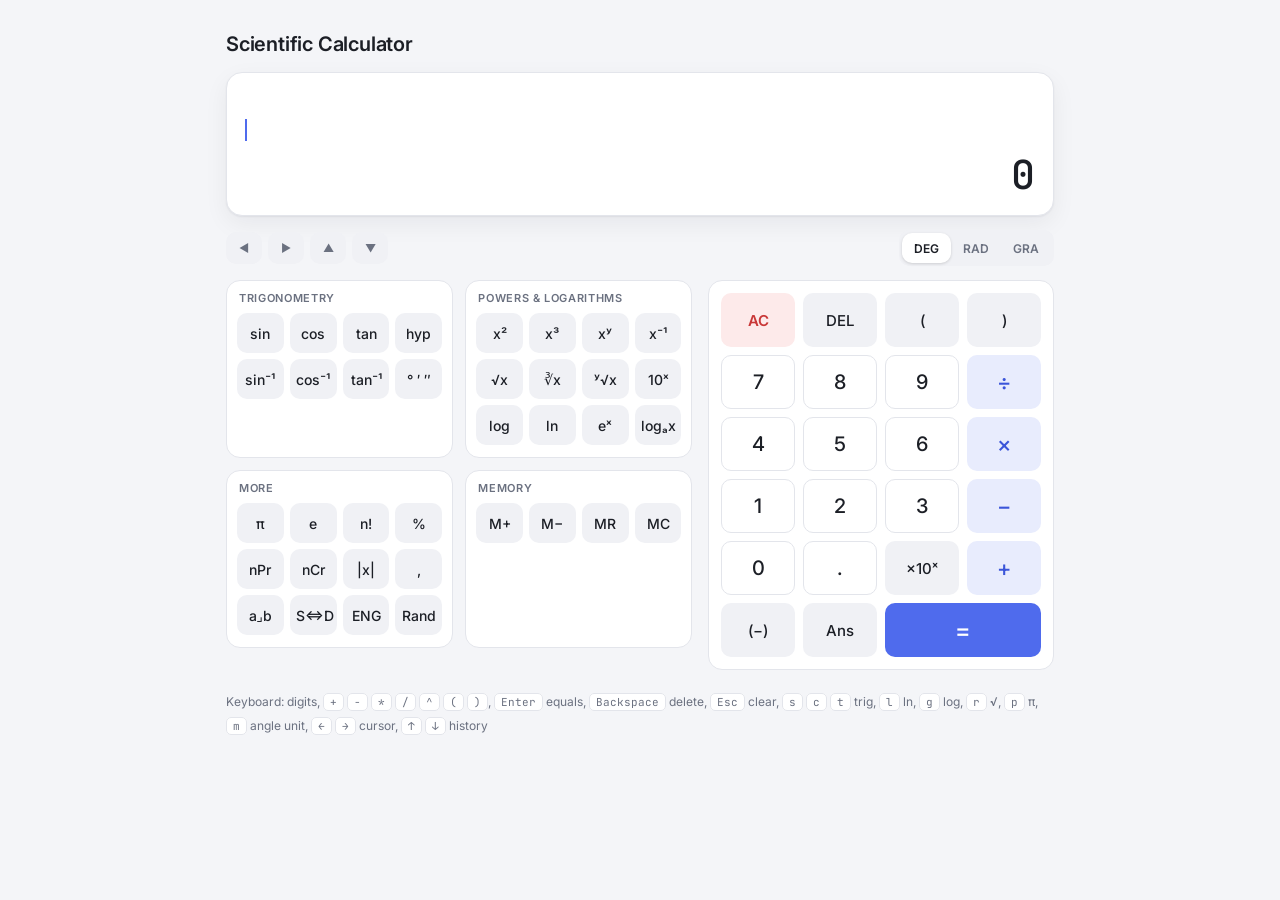
==== index.html @ f9133515 "first commit" ====
<!doctype html>
<html lang="en">
<head>
  <meta charset="utf-8">
  <meta name="viewport" content="width=device-width, initial-scale=1">
  <title>Scientific Calculator</title>
  <meta name="description" content="A fast scientific calculator for the web.">
  <link rel="icon" href="data:image/svg+xml,<svg xmlns='http://www.w3.org/2000/svg' viewBox='0 0 32 32'><rect width='32' height='32' rx='8' fill='%234f6bed'/><path d='M9 16h14M16 9v14' stroke='white' stroke-width='3' stroke-linecap='round'/></svg>">
  <link rel="preconnect" href="https://fonts.googleapis.com">
  <link rel="preconnect" href="https://fonts.gstatic.com" crossorigin>
  <link href="https://fonts.googleapis.com/css2?family=Inter:wght@400;500;600&family=JetBrains+Mono:wght@400;500&display=swap" rel="stylesheet">
  <link rel="stylesheet" href="style.css">
</head>
<body>
  <main class="app">
    <h1>Scientific Calculator</h1>

    <section class="display" aria-live="polite">
      <div class="status">
        <span id="i-hyp" class="badge">HYP</span>
        <span id="i-m" class="badge">M</span>
      </div>
      <div class="expr" id="expr"></div>
      <div class="result" id="result">0</div>
    </section>

    <div class="toolbar">
      <div class="nav">
        <button class="icon" data-k="left" title="Move cursor left" aria-label="Move cursor left">◀</button>
        <button class="icon" data-k="right" title="Move cursor right" aria-label="Move cursor right">▶</button>
        <button class="icon" data-k="up" title="Previous calculation" aria-label="Previous calculation">▲</button>
        <button class="icon" data-k="down" title="Next calculation" aria-label="Next calculation">▼</button>
      </div>
      <div class="segmented" role="group" aria-label="Angle unit">
        <button data-k="deg">DEG</button>
        <button data-k="rad">RAD</button>
        <button data-k="gra">GRA</button>
      </div>
    </div>

    <div class="panels">
      <div class="functions">
        <section class="group">
          <h2>Trigonometry</h2>
          <div class="grid">
            <button data-k="sin">sin</button>
            <button data-k="cos">cos</button>
            <button data-k="tan">tan</button>
            <button data-k="hyp" class="toggle">hyp</button>
            <button data-k="asin">sin⁻¹</button>
            <button data-k="acos">cos⁻¹</button>
            <button data-k="atan">tan⁻¹</button>
            <button data-k="dms" title="Enter degrees/minutes/seconds, or show the result in that format">° ′ ″</button>
          </div>
        </section>

        <section class="group">
          <h2>Powers &amp; logarithms</h2>
          <div class="grid">
            <button data-k="sq">x²</button>
            <button data-k="cube">x³</button>
            <button data-k="pow">xʸ</button>
            <button data-k="inv">x⁻¹</button>
            <button data-k="sqrt">√x</button>
            <button data-k="cbrt">∛x</button>
            <button data-k="root">ʸ√x</button>
            <button data-k="tenx">10ˣ</button>
            <button data-k="log">log</button>
            <button data-k="ln">ln</button>
            <button data-k="ex">eˣ</button>
            <button data-k="logab" title="Logarithm with base: logₐ(base, x)">logₐx</button>
          </div>
        </section>

        <section class="group">
          <h2>More</h2>
          <div class="grid">
            <button data-k="pi">π</button>
            <button data-k="e">e</button>
            <button data-k="fact">n!</button>
            <button data-k="pct">%</button>
            <button data-k="npr">nPr</button>
            <button data-k="ncr">nCr</button>
            <button data-k="abs">|x|</button>
            <button data-k="comma">,</button>
            <button data-k="frac" title="Fraction: a⌟b">a⌟b</button>
            <button data-k="sd" title="Toggle fraction / decimal result">S⇔D</button>
            <button data-k="eng" title="Engineering notation (press again to shift)">ENG</button>
            <button data-k="ran" title="Random number 0–1">Rand</button>
          </div>
        </section>

        <section class="group">
          <h2>Memory</h2>
          <div class="grid">
            <button data-k="mplus" title="Add result to memory">M+</button>
            <button data-k="mminus" title="Subtract result from memory">M−</button>
            <button data-k="mr" title="Insert memory value">MR</button>
            <button data-k="mc" title="Clear memory">MC</button>
          </div>
        </section>
      </div>

      <section class="pad" aria-label="Number pad">
        <button data-k="ac" class="danger">AC</button>
        <button data-k="del" class="soft">DEL</button>
        <button data-k="lp" class="soft">(</button>
        <button data-k="rp" class="soft">)</button>

        <button data-k="d7" class="num">7</button>
        <button data-k="d8" class="num">8</button>
        <button data-k="d9" class="num">9</button>
        <button data-k="div" class="op">÷</button>

        <button data-k="d4" class="num">4</button>
        <button data-k="d5" class="num">5</button>
        <button data-k="d6" class="num">6</button>
        <button data-k="mul" class="op">×</button>

        <button data-k="d1" class="num">1</button>
        <button data-k="d2" class="num">2</button>
        <button data-k="d3" class="num">3</button>
        <button data-k="sub" class="op">−</button>

        <button data-k="d0" class="num">0</button>
        <button data-k="dot" class="num">.</button>
        <button data-k="exp" class="soft" title="×10 to the power">×10ˣ</button>
        <button data-k="add" class="op">+</button>

        <button data-k="neg" class="soft" title="Negative sign">(−)</button>
        <button data-k="ans" class="soft">Ans</button>
        <button data-k="eq" class="eq">=</button>
      </section>
    </div>

    <p class="help">
      Keyboard: digits, <kbd>+</kbd> <kbd>-</kbd> <kbd>*</kbd> <kbd>/</kbd> <kbd>^</kbd> <kbd>(</kbd> <kbd>)</kbd>,
      <kbd>Enter</kbd> equals, <kbd>Backspace</kbd> delete, <kbd>Esc</kbd> clear,
      <kbd>s</kbd> <kbd>c</kbd> <kbd>t</kbd> trig, <kbd>l</kbd> ln, <kbd>g</kbd> log, <kbd>r</kbd> √, <kbd>p</kbd> π,
      <kbd>m</kbd> angle unit, <kbd>←</kbd> <kbd>→</kbd> cursor, <kbd>↑</kbd> <kbd>↓</kbd> history
    </p>
  </main>

  <script src="script.js"></script>
</body>
</html>
---- style.css ----
:root {
  --bg: #f4f5f8;
  --surface: #ffffff;
  --border: #e3e5eb;
  --text: #1c1f26;
  --muted: #6b7180;
  --key: #f0f1f5;
  --key-hover: #e5e7ee;
  --num: #ffffff;
  --op: #e8ecfd;
  --op-text: #3b55d9;
  --accent: #4f6bed;
  --accent-hover: #3f5ae0;
  --danger: #fdeaea;
  --danger-text: #c93838;
  --display: #f7f8fb;
  --error: #c93838;
  --shadow: 0 1px 2px rgba(16, 24, 40, .06), 0 8px 24px rgba(16, 24, 40, .06);
}

@media (prefers-color-scheme: dark) {
  :root:not([data-theme="light"]) {
    --bg: #111318;
    --surface: #1a1d24;
    --border: #2a2e38;
    --text: #e9ebf0;
    --muted: #8e94a3;
    --key: #252933;
    --key-hover: #2e333f;
    --num: #2c313c;
    --op: #263055;
    --op-text: #a8b6ff;
    --accent: #5b76f0;
    --accent-hover: #6d86f5;
    --danger: #3b2226;
    --danger-text: #ff8f8f;
    --display: #14161c;
    --error: #ff8f8f;
    --shadow: 0 1px 2px rgba(0, 0, 0, .3), 0 8px 24px rgba(0, 0, 0, .3);
  }
}
:root[data-theme="dark"] {
  --bg: #111318;
  --surface: #1a1d24;
  --border: #2a2e38;
  --text: #e9ebf0;
  --muted: #8e94a3;
  --key: #252933;
  --key-hover: #2e333f;
  --num: #2c313c;
  --op: #263055;
  --op-text: #a8b6ff;
  --accent: #5b76f0;
  --accent-hover: #6d86f5;
  --danger: #3b2226;
  --danger-text: #ff8f8f;
  --display: #14161c;
  --error: #ff8f8f;
  --shadow: 0 1px 2px rgba(0, 0, 0, .3), 0 8px 24px rgba(0, 0, 0, .3);
}

* { box-sizing: border-box; }

html, body { margin: 0; }

body {
  min-height: 100vh;
  background: var(--bg);
  color: var(--text);
  font-family: Inter, system-ui, -apple-system, "Segoe UI", Roboto, sans-serif;
  -webkit-tap-highlight-color: transparent;
}

.app {
  max-width: 860px;
  margin: 0 auto;
  padding: 32px 16px 40px;
}

h1 {
  margin: 0 0 16px;
  font-size: 20px;
  font-weight: 600;
  letter-spacing: -.01em;
}

/* ---------- Display ---------- */
.display {
  background: var(--surface);
  border: 1px solid var(--border);
  border-radius: 16px;
  box-shadow: var(--shadow);
  padding: 14px 18px 16px;
  font-family: "JetBrains Mono", ui-monospace, Consolas, monospace;
}

.status {
  display: flex;
  gap: 6px;
  min-height: 20px;
}
.badge {
  font-family: Inter, system-ui, sans-serif;
  font-size: 11px;
  font-weight: 600;
  padding: 2px 8px;
  border-radius: 999px;
  background: var(--op);
  color: var(--op-text);
  visibility: hidden;
}
.badge.on { visibility: visible; }

.expr {
  height: 34px;
  margin-top: 6px;
  font-size: 20px;
  line-height: 34px;
  color: var(--muted);
  white-space: nowrap;
  overflow-x: auto;
  overflow-y: hidden;
  scrollbar-width: none;
}
.expr::-webkit-scrollbar { display: none; }
.expr.editing { color: var(--text); }
.expr .err { color: var(--error); font-weight: 500; }

.cursor {
  display: inline-block;
  width: 2px;
  height: 22px;
  margin-right: -2px;
  vertical-align: -4px;
  background: var(--accent);
  animation: blink 1s steps(1) infinite;
}
@keyframes blink { 50% { opacity: 0; } }

.result {
  margin-top: 4px;
  min-height: 48px;
  text-align: right;
  font-size: 40px;
  line-height: 48px;
  font-weight: 500;
  white-space: nowrap;
  overflow-x: auto;
  scrollbar-width: none;
}
.result::-webkit-scrollbar { display: none; }
.result.hint {
  font-family: Inter, system-ui, sans-serif;
  font-size: 13px;
  color: var(--muted);
  font-weight: 400;
}

/* ---------- Toolbar ---------- */
.toolbar {
  display: flex;
  justify-content: space-between;
  align-items: center;
  gap: 12px;
  margin: 14px 0;
}
.nav { display: flex; gap: 6px; }

.segmented {
  display: inline-flex;
  padding: 3px;
  border-radius: 10px;
  background: var(--key);
}
.segmented button {
  height: 30px;
  padding: 0 12px;
  font-size: 12px;
  font-weight: 600;
  background: transparent;
  color: var(--muted);
}
.segmented button:hover { background: transparent; color: var(--text); }
.segmented button.active {
  background: var(--surface);
  color: var(--text);
  box-shadow: 0 1px 3px rgba(0, 0, 0, .15);
}

/* ---------- Buttons ---------- */
button {
  font: inherit;
  font-size: 15px;
  font-weight: 500;
  color: var(--text);
  height: 44px;
  min-width: 0;
  border: 0;
  border-radius: 10px;
  background: var(--key);
  cursor: pointer;
  touch-action: manipulation;
  user-select: none;
  -webkit-user-select: none;
  transition: background .12s, transform .06s, color .12s;
}
button:hover { background: var(--key-hover); }
button:active, button.pressed { transform: scale(.96); }
button:focus-visible { outline: 2px solid var(--accent); outline-offset: 2px; }

button.icon {
  width: 36px;
  height: 32px;
  font-size: 11px;
  color: var(--muted);
}

button.toggle.active { background: var(--accent); color: #fff; }

/* ---------- Panels ---------- */
.panels {
  display: grid;
  grid-template-columns: 1fr;
  gap: 16px;
}

.functions {
  display: grid;
  grid-template-columns: 1fr 1fr;
  gap: 12px;
}

.group {
  background: var(--surface);
  border: 1px solid var(--border);
  border-radius: 14px;
  padding: 10px 10px 12px;
}
.group h2 {
  margin: 0 2px 8px;
  font-size: 11px;
  font-weight: 600;
  text-transform: uppercase;
  letter-spacing: .06em;
  color: var(--muted);
}
.grid {
  display: grid;
  grid-template-columns: repeat(4, 1fr);
  gap: 6px;
}
.group button { height: 40px; font-size: 14px; }

.pad {
  display: grid;
  grid-template-columns: repeat(4, 1fr);
  gap: 8px;
  align-content: start;
  background: var(--surface);
  border: 1px solid var(--border);
  border-radius: 14px;
  padding: 12px;
}
.pad button { height: 54px; font-size: 18px; }
.pad .num { background: var(--num); border: 1px solid var(--border); font-size: 20px; }
.pad .num:hover { background: var(--key-hover); }
.pad .op { background: var(--op); color: var(--op-text); font-size: 22px; }
.pad .soft { font-size: 15px; }
.pad .danger { background: var(--danger); color: var(--danger-text); font-weight: 600; font-size: 15px; }
.pad .eq {
  grid-column: span 2;
  background: var(--accent);
  color: #fff;
  font-size: 24px;
}
.pad .eq:hover { background: var(--accent-hover); }

@media (min-width: 760px) {
  .panels { grid-template-columns: 1.35fr 1fr; align-items: start; }
}

@media (max-width: 520px) {
  .app { padding-top: 20px; }
  .functions { grid-template-columns: 1fr; }
  .result { font-size: 32px; }
  .pad button { height: 50px; }
}

/* ---------- Help ---------- */
.help {
  margin: 20px 0 0;
  font-size: 12px;
  line-height: 2;
  color: var(--muted);
}
kbd {
  font-family: "JetBrains Mono", ui-monospace, Consolas, monospace;
  font-size: 11px;
  padding: 1px 6px;
  border-radius: 5px;
  border: 1px solid var(--border);
  background: var(--surface);
}

@media (hover: none) {
  .help { display: none; }
}
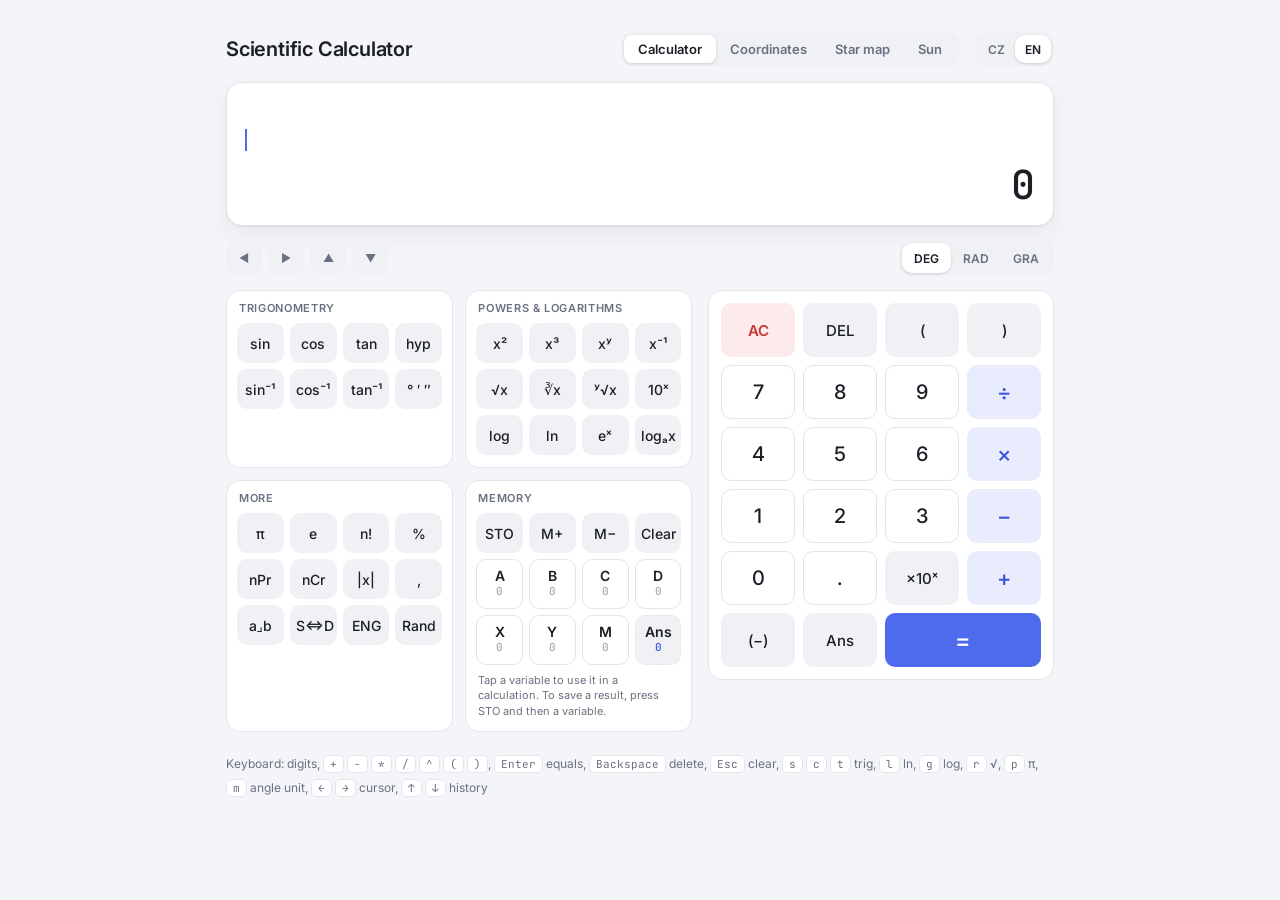
==== commit 0022c8f2: "Add sun declination table, styles, and main functionality - Created sun-data.js to store the sun dec" ====
--- a/index.html
+++ b/index.html
@@ -13,12 +13,21 @@
 </head>
 <body>
   <main class="app">
-    <h1>Scientific Calculator</h1>
+    <header class="page-head">
+      <h1>Scientific Calculator</h1>
+      <nav class="tabs">
+        <a href="index.html" aria-current="page">Calculator</a>
+        <a href="coords.html">Coordinates</a>
+        <a href="stars.html">Star map</a>
+        <a href="sun.html">Sun</a>
+      </nav>
+    </header>
 
     <section class="display" aria-live="polite">
       <div class="status">
         <span id="i-hyp" class="badge">HYP</span>
         <span id="i-m" class="badge">M</span>
+        <span id="i-sto" class="badge">STO</span>
       </div>
       <div class="expr" id="expr"></div>
       <div class="result" id="result">0</div>
@@ -90,14 +99,25 @@
           </div>
         </section>
 
-        <section class="group">
+        <section class="group memory" id="memory">
           <h2>Memory</h2>
           <div class="grid">
-            <button data-k="mplus" title="Add result to memory">M+</button>
-            <button data-k="mminus" title="Subtract result from memory">M−</button>
-            <button data-k="mr" title="Insert memory value">MR</button>
-            <button data-k="mc" title="Clear memory">MC</button>
+            <button data-k="sto" class="toggle" title="Store the result: press STO, then a variable">STO</button>
+            <button data-k="mplus" title="Add the result to M">M+</button>
+            <button data-k="mminus" title="Subtract the result from M">M−</button>
+            <button data-k="mclear" title="Reset all variables to 0" data-i18n-html="mem-clear">Clear</button>
           </div>
+          <div class="grid vars">
+            <button class="var" data-k="vA"><span class="var-name">A</span><span class="var-val">0</span></button>
+            <button class="var" data-k="vB"><span class="var-name">B</span><span class="var-val">0</span></button>
+            <button class="var" data-k="vC"><span class="var-name">C</span><span class="var-val">0</span></button>
+            <button class="var" data-k="vD"><span class="var-name">D</span><span class="var-val">0</span></button>
+            <button class="var" data-k="vX"><span class="var-name">X</span><span class="var-val">0</span></button>
+            <button class="var" data-k="vY"><span class="var-name">Y</span><span class="var-val">0</span></button>
+            <button class="var" data-k="vM"><span class="var-name">M</span><span class="var-val">0</span></button>
+            <button class="var ans-card" data-k="ansv" title="Last result"><span class="var-name">Ans</span><span class="var-val" id="ans-val">0</span></button>
+          </div>
+          <p class="group-hint" id="mem-hint">Tap a variable to use it in a calculation. To save a result, press STO and then a variable.</p>
         </section>
       </div>
 
@@ -133,7 +153,7 @@
       </section>
     </div>
 
-    <p class="help">
+    <p class="help" data-i18n-html="help-keys">
       Keyboard: digits, <kbd>+</kbd> <kbd>-</kbd> <kbd>*</kbd> <kbd>/</kbd> <kbd>^</kbd> <kbd>(</kbd> <kbd>)</kbd>,
       <kbd>Enter</kbd> equals, <kbd>Backspace</kbd> delete, <kbd>Esc</kbd> clear,
       <kbd>s</kbd> <kbd>c</kbd> <kbd>t</kbd> trig, <kbd>l</kbd> ln, <kbd>g</kbd> log, <kbd>r</kbd> √, <kbd>p</kbd> π,
@@ -141,6 +161,7 @@
     </p>
   </main>
 
+  <script src="i18n.js"></script>
   <script src="script.js"></script>
 </body>
 </html>
--- a/style.css
+++ b/style.css
@@ -84,6 +84,41 @@
   letter-spacing: -.01em;
 }
 
+.page-head {
+  display: flex;
+  flex-wrap: wrap;
+  justify-content: space-between;
+  align-items: center;
+  gap: 10px 16px;
+  margin-bottom: 16px;
+}
+.page-head h1 { margin: 0; }
+
+.tabs {
+  display: inline-flex;
+  max-width: 100%;
+  overflow-x: auto;
+  scrollbar-width: none;
+  padding: 3px;
+  border-radius: 10px;
+  background: var(--key);
+}
+.tabs a {
+  flex: none;
+  padding: 6px 14px;
+  border-radius: 8px;
+  font-size: 13px;
+  font-weight: 600;
+  color: var(--muted);
+  text-decoration: none;
+}
+.tabs a:hover { color: var(--text); }
+.tabs a[aria-current="page"] {
+  background: var(--surface);
+  color: var(--text);
+  box-shadow: 0 1px 3px rgba(0, 0, 0, .15);
+}
+
 /* ---------- Display ---------- */
 .display {
   background: var(--surface);
@@ -251,6 +286,55 @@
 }
 .group button { height: 40px; font-size: 14px; }
 
+/* ---------- Memory ---------- */
+.vars { margin-top: 6px; }
+.group .var {
+  height: 50px;
+  padding: 0 4px;
+  display: flex;
+  flex-direction: column;
+  align-items: center;
+  justify-content: center;
+  gap: 2px;
+  border: 1px solid var(--border);
+  background: var(--num);
+}
+.group .var:hover { background: var(--key-hover); }
+.var-name { font-size: 14px; font-weight: 600; line-height: 1; }
+.var-val {
+  max-width: 100%;
+  font-family: "JetBrains Mono", ui-monospace, Consolas, monospace;
+  font-size: 11px;
+  line-height: 1.2;
+  color: var(--op-text);
+  overflow: hidden;
+  text-overflow: ellipsis;
+  white-space: nowrap;
+}
+.var.empty .var-val { color: var(--muted); opacity: .6; }
+.group .ans-card { background: var(--key); border-style: dashed; }
+
+.memory.storing .var:not(.ans-card) {
+  border-color: var(--accent);
+  box-shadow: 0 0 0 1px var(--accent);
+  animation: pulse 1.2s ease-in-out infinite;
+}
+.memory.storing .ans-card { opacity: .4; }
+@keyframes pulse { 50% { box-shadow: 0 0 0 3px color-mix(in srgb, var(--accent) 35%, transparent); } }
+
+.var.stored { animation: stored .7s ease-out; }
+@keyframes stored {
+  from { background: var(--accent); color: #fff; }
+}
+
+.group-hint {
+  margin: 8px 2px 0;
+  min-height: 2.8em;
+  font-size: 11px;
+  line-height: 1.4;
+  color: var(--muted);
+}
+
 .pad {
   display: grid;
   grid-template-columns: repeat(4, 1fr);
@@ -305,3 +389,13 @@
 @media (hover: none) {
   .help { display: none; }
 }
+
+/* ---------- Language switch (added by i18n.js) ---------- */
+.page-head .tabs { margin-left: auto; }
+.lang-switch { flex: none; }
+.lang-switch button { height: 28px; padding: 0 10px; font-size: 12px; }
+@media (max-width: 520px) {
+  .page-head h1 { flex: 1; }
+  .page-head .tabs { order: 3; margin-left: 0; width: 100%; }
+  .tabs a { flex: 1 0 auto; padding: 6px 8px; font-size: 12px; text-align: center; }
+}
